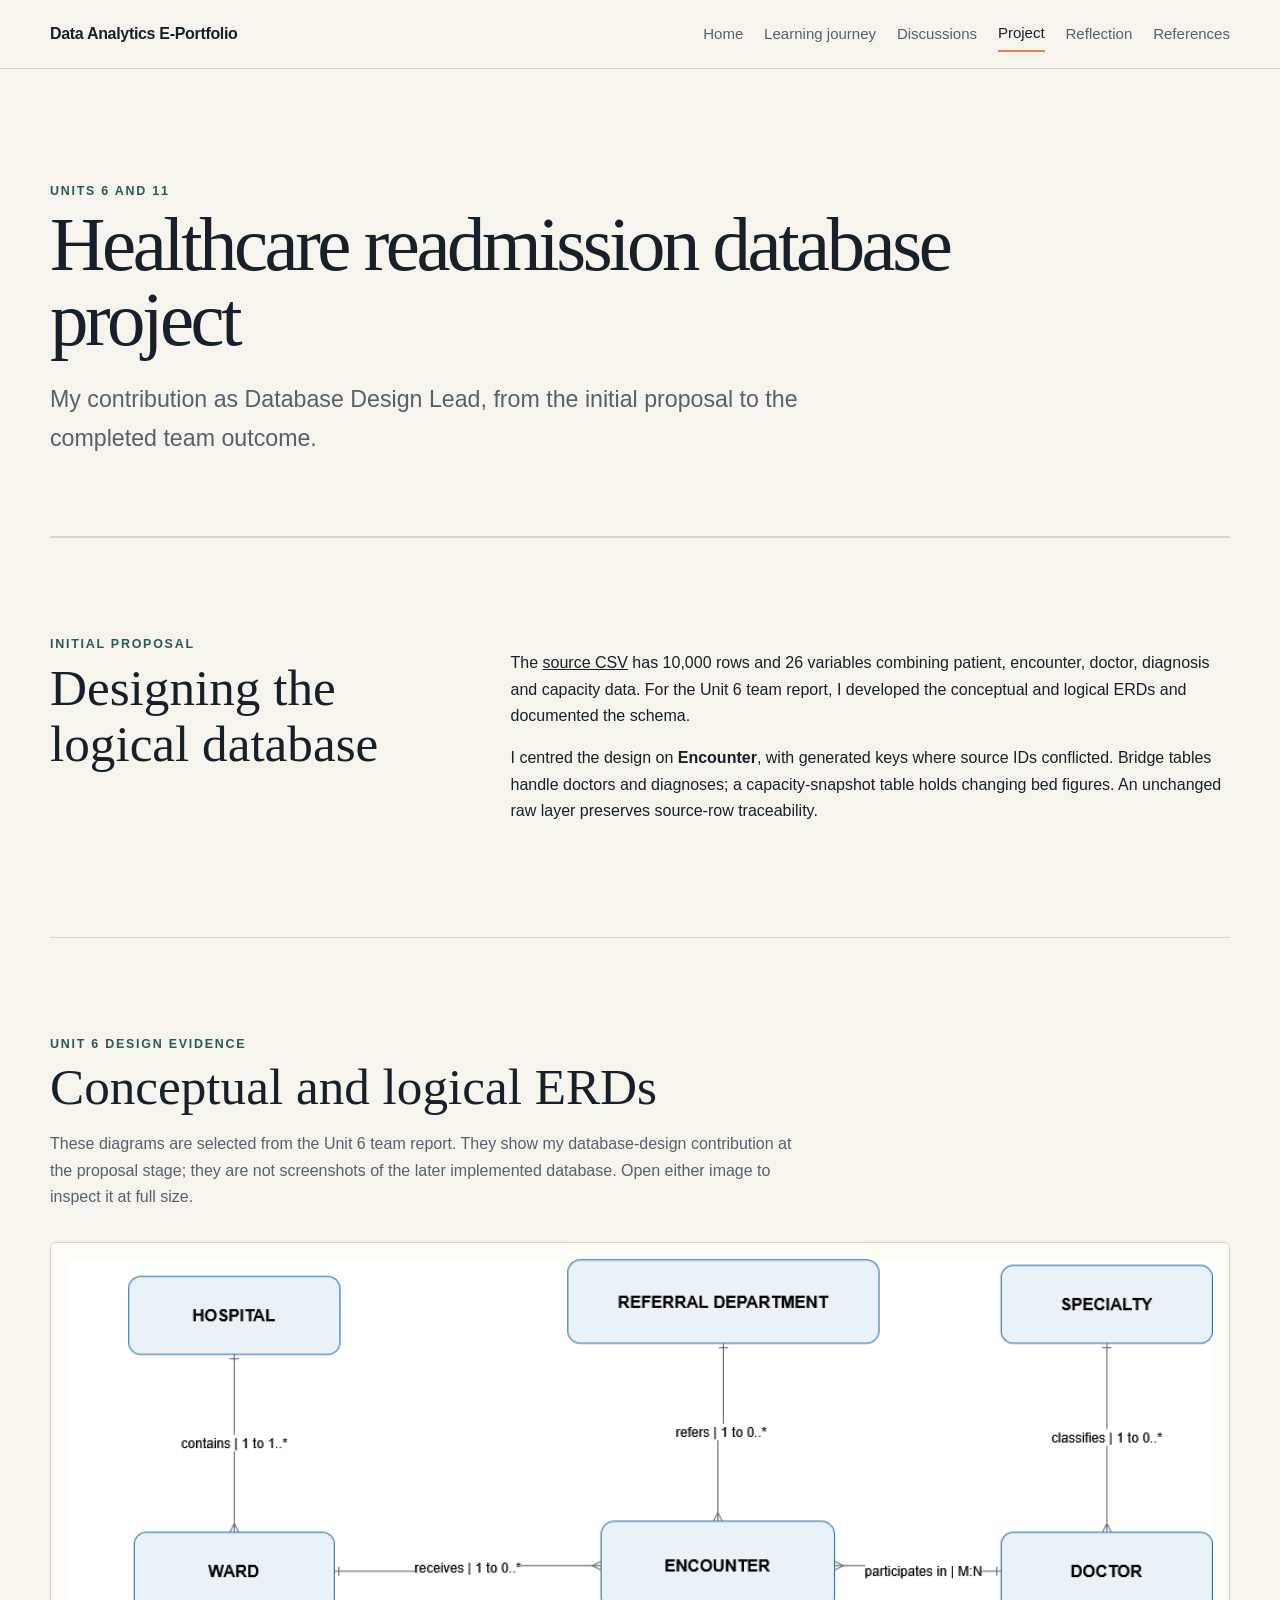
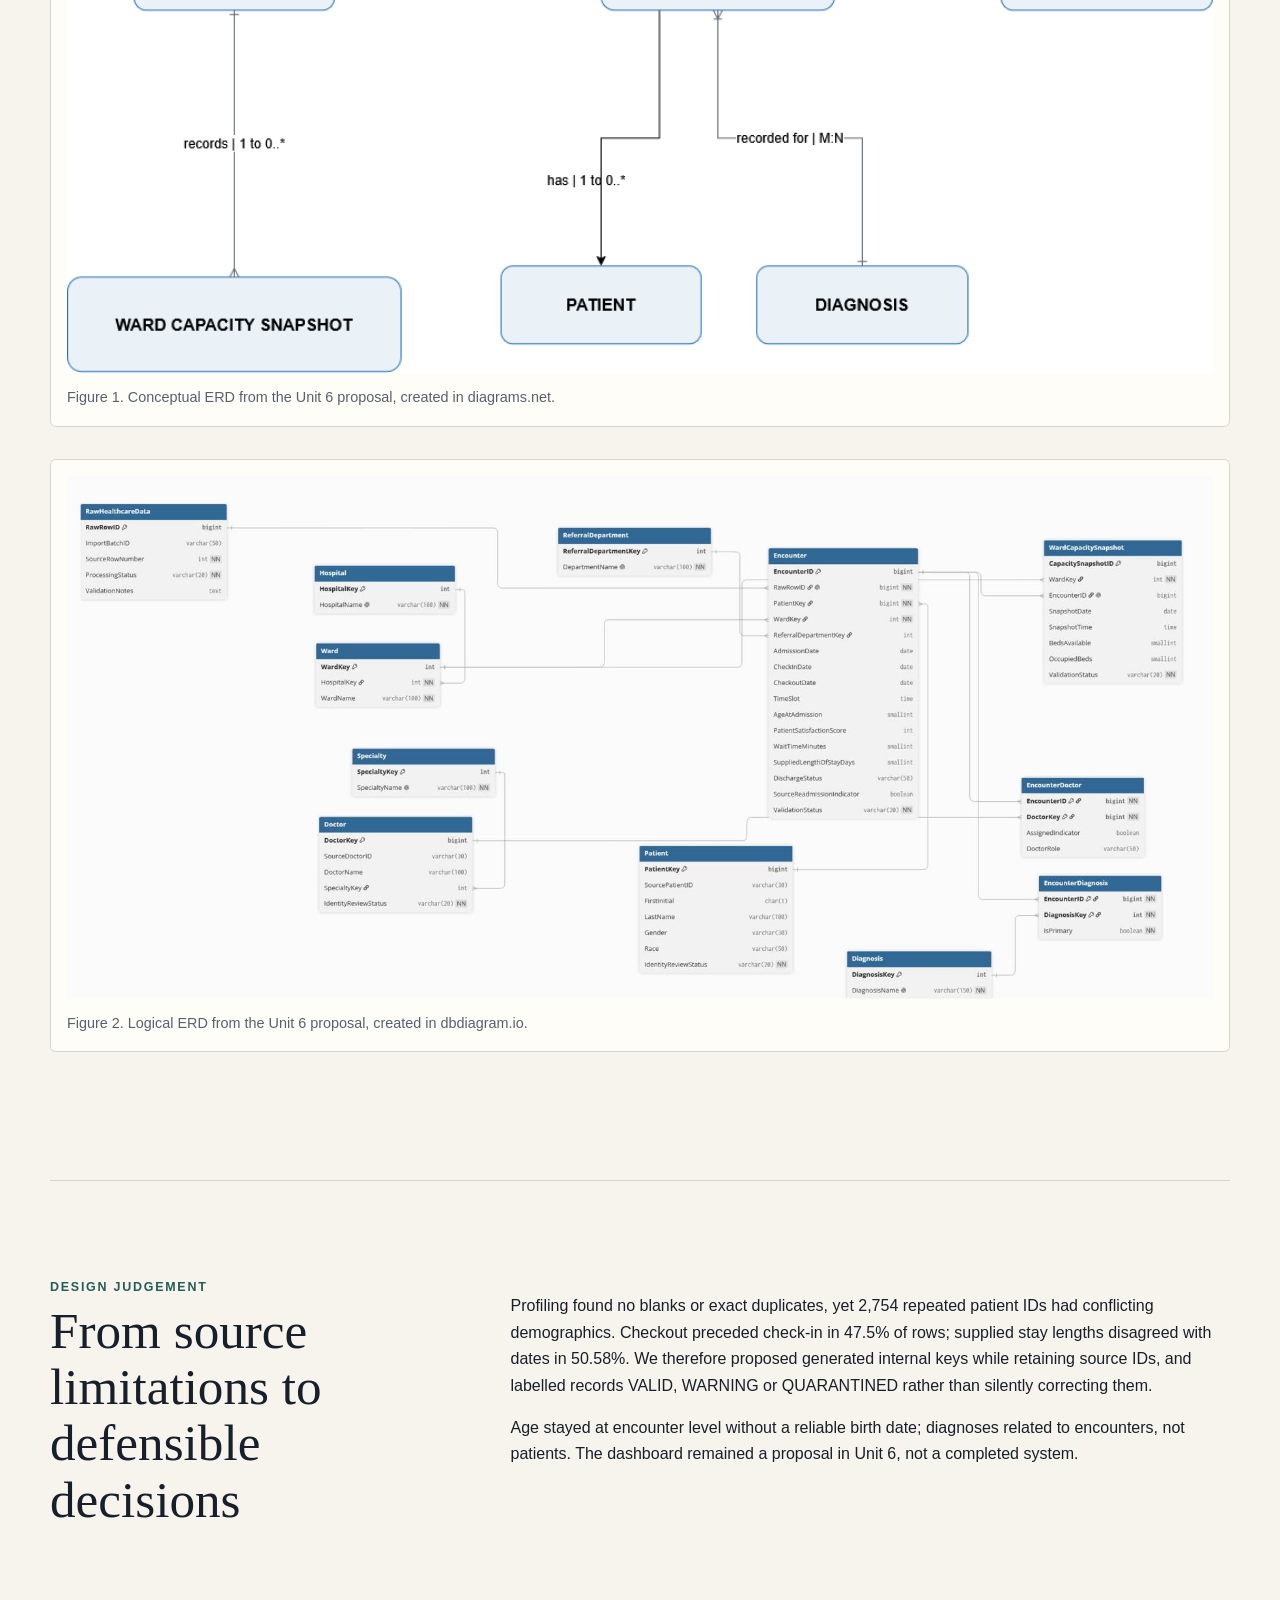
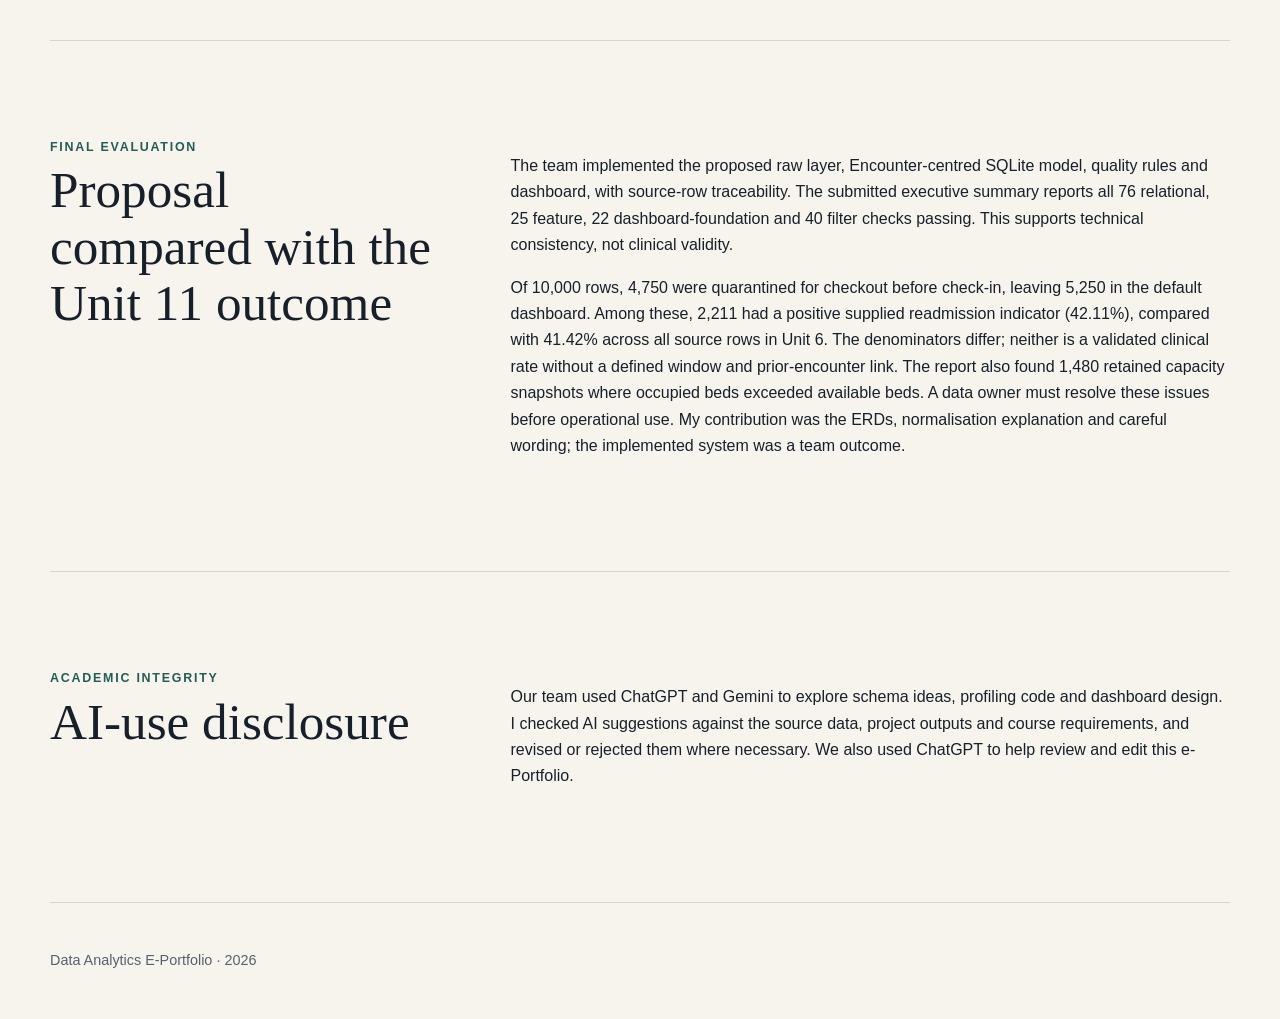
==== project.html @ 57ec1e4c "Publish clean data analytics e-portfolio" ====
<!doctype html>
<html lang="en-GB">
<head>
  <meta charset="utf-8"><meta name="viewport" content="width=device-width, initial-scale=1">
  <meta name="description" content="Database analytics project contribution and evaluation.">
  <title>Project | Data Analytics E-Portfolio</title>
  <link rel="stylesheet" href="css/styles.css"><script src="js/main.js" defer></script>
</head>
<body>
  <a class="skip-link" href="#main-content">Skip to main content</a>
  <header class="site-header"><a class="site-title" href="index.html">Data Analytics E-Portfolio</a><button class="menu-button" type="button" aria-expanded="false" aria-controls="site-navigation">Menu</button><nav id="site-navigation" class="site-navigation" aria-label="Main navigation"><a href="index.html">Home</a><a href="learning-journey.html">Learning journey</a><a href="discussions.html">Discussions</a><a aria-current="page" href="project.html">Project</a><a href="reflection.html">Reflection</a><a href="references.html">References</a></nav></header>
  <main id="main-content">
    <section class="page-intro"><p class="eyebrow">Units 6 and 11</p><h1>Healthcare readmission database project</h1><p class="lead">My contribution as Database Design Lead, from the initial proposal to the completed team outcome.</p></section>
    <section class="section"><div><p class="eyebrow">Initial proposal</p><h2>Designing the logical database</h2></div><div class="prose"><p>The <a href="references.html#ref-kaggle">source CSV</a> has 10,000 rows and 26 variables combining patient, encounter, doctor, diagnosis and capacity data. For the Unit 6 team report, I developed the conceptual and logical ERDs and documented the schema.</p><p>I centred the design on <strong>Encounter</strong>, with generated keys where source IDs conflicted. Bridge tables handle doctors and diagnoses; a capacity-snapshot table holds changing bed figures. An unchanged raw layer preserves source-row traceability.</p></div></section>
    <section class="section stacked" id="unit-6-erds"><p class="eyebrow">Unit 6 design evidence</p><h2>Conceptual and logical ERDs</h2><p class="supporting-text">These diagrams are selected from the Unit 6 team report. They show my database-design contribution at the proposal stage; they are not screenshots of the later implemented database. Open either image to inspect it at full size.</p>
      <figure class="project-figure"><a href="assets/unit-artefacts/unit-06/conceptual-erd.png"><img src="assets/unit-artefacts/unit-06/conceptual-erd.png" alt="Conceptual ERD with Encounter at the centre, linked to patient, ward, doctor, diagnosis and referral department, plus hospital, specialty and ward capacity snapshot." width="1031" height="642" loading="lazy"></a><figcaption>Figure 1. Conceptual ERD from the Unit 6 proposal, created in diagrams.net.</figcaption></figure>
      <figure class="project-figure"><a href="assets/unit-artefacts/unit-06/logical-erd.jpeg"><img src="assets/unit-artefacts/unit-06/logical-erd.jpeg" alt="Logical ERD showing RawHealthcareData, Encounter, Patient, Hospital, Ward, Doctor, Diagnosis, ReferralDepartment and bridge and capacity-snapshot tables with proposed keys and relationships." width="1759" height="803" loading="lazy"></a><figcaption>Figure 2. Logical ERD from the Unit 6 proposal, created in dbdiagram.io.</figcaption></figure>
    </section>
    <section class="section"><div><p class="eyebrow">Design judgement</p><h2>From source limitations to defensible decisions</h2></div><div class="prose"><p>Profiling found no blanks or exact duplicates, yet 2,754 repeated patient IDs had conflicting demographics. Checkout preceded check-in in 47.5% of rows; supplied stay lengths disagreed with dates in 50.58%. We therefore proposed generated internal keys while retaining source IDs, and labelled records VALID, WARNING or QUARANTINED rather than silently correcting them.</p><p>Age stayed at encounter level without a reliable birth date; diagnoses related to encounters, not patients. The dashboard remained a proposal in Unit 6, not a completed system.</p></div></section>
    <section class="section"><div><p class="eyebrow">Final evaluation</p><h2>Proposal compared with the Unit 11 outcome</h2></div><div class="prose"><p>The team implemented the proposed raw layer, Encounter-centred SQLite model, quality rules and dashboard, with source-row traceability. The submitted executive summary reports all 76 relational, 25 feature, 22 dashboard-foundation and 40 filter checks passing. This supports technical consistency, not clinical validity.</p><p>Of 10,000 rows, 4,750 were quarantined for checkout before check-in, leaving 5,250 in the default dashboard. Among these, 2,211 had a positive supplied readmission indicator (42.11%), compared with 41.42% across all source rows in Unit 6. The denominators differ; neither is a validated clinical rate without a defined window and prior-encounter link. The report also found 1,480 retained capacity snapshots where occupied beds exceeded available beds. A data owner must resolve these issues before operational use. My contribution was the ERDs, normalisation explanation and careful wording; the implemented system was a team outcome.</p></div></section>
    <section class="section"><div><p class="eyebrow">Academic integrity</p><h2>AI-use disclosure</h2></div><div class="prose"><p>Our team used ChatGPT and Gemini to explore schema ideas, profiling code and dashboard design. I checked AI suggestions against the source data, project outputs and course requirements, and revised or rejected them where necessary. We also used ChatGPT to help review and edit this e-Portfolio.</p></div></section>
  </main>
  <footer class="site-footer"><p>Data Analytics E-Portfolio <span aria-hidden="true">·</span> <span data-current-year></span></p></footer>
</body>
</html>
---- css/styles.css ----
:root {
  --ink: #17202a;
  --muted: #56616e;
  --paper: #f7f4ed;
  --surface: #fffdf8;
  --accent: #245d57;
  --accent-light: #d9e8e3;
  --line: #d8d4c9;
  --highlight: #d78752;
  --max-width: 1180px;
}

* { box-sizing: border-box; }
html { scroll-behavior: smooth; }
body { margin: 0; color: var(--ink); background: var(--paper); font-family: Arial, Helvetica, sans-serif; line-height: 1.65; }
a { color: inherit; }
.skip-link { position: fixed; left: 1rem; top: -5rem; z-index: 100; padding: .75rem 1rem; color: white; background: var(--ink); }
.skip-link:focus { top: 1rem; }

.site-header { position: sticky; top: 0; z-index: 20; display: flex; align-items: center; justify-content: space-between; gap: 2rem; padding: 1rem max(1.25rem, calc((100% - var(--max-width)) / 2)); background: rgba(247,244,237,.96); border-bottom: 1px solid var(--line); }
.site-title { font-weight: 700; text-decoration: none; letter-spacing: -.02em; }
.site-navigation { display: flex; align-items: center; gap: 1.3rem; }
.site-navigation a { padding-block: .3rem; color: var(--muted); text-decoration: none; font-size: .94rem; }
.site-navigation a:hover, .site-navigation a:focus-visible, .site-navigation a[aria-current="page"] { color: var(--ink); border-bottom: 2px solid var(--highlight); }
.menu-button { display: none; padding: .55rem .8rem; color: var(--ink); background: transparent; border: 1px solid var(--line); border-radius: .35rem; font: inherit; }

main { min-height: 75vh; }
.hero, .page-intro, .section, .site-footer { width: min(calc(100% - 2.5rem), var(--max-width)); margin-inline: auto; }
.hero { padding: clamp(5rem, 12vw, 9rem) 0; }
.page-intro { padding: clamp(4rem, 9vw, 7rem) 0 3.5rem; border-bottom: 1px solid var(--line); }
.hero h1, .page-intro h1 { max-width: 900px; margin: .3rem 0 1.2rem; font-family: Georgia, 'Times New Roman', serif; font-size: clamp(3rem, 8vw, 6.8rem); font-weight: 400; line-height: .98; letter-spacing: -.045em; }
.page-intro h1 { font-size: clamp(2.7rem, 6vw, 5.2rem); }
.eyebrow { margin: 0; color: var(--accent); font-size: .78rem; font-weight: 700; letter-spacing: .14em; text-transform: uppercase; }
.lead { max-width: 760px; color: var(--muted); font-size: clamp(1.15rem, 2vw, 1.45rem); }
.button-row { display: flex; flex-wrap: wrap; align-items: center; gap: 1rem 1.5rem; margin-top: 2rem; }
.button { display: inline-block; padding: .8rem 1rem; color: white; background: var(--accent); border-radius: .25rem; text-decoration: none; }
.button:hover, .button:focus-visible { background: #194640; }
.text-link { text-underline-offset: .25rem; }

.section { display: grid; grid-template-columns: minmax(220px, .8fr) minmax(0, 1.5fr); gap: clamp(2rem, 6vw, 6rem); padding: clamp(3.5rem, 8vw, 6rem) 0; border-top: 1px solid var(--line); }
.section.stacked { display: block; }
.section h2 { max-width: 700px; margin: .3rem 0 1rem; font-family: Georgia, 'Times New Roman', serif; font-size: clamp(2rem, 4vw, 3.4rem); font-weight: 400; line-height: 1.1; }
.prose { min-width: 0; max-width: 750px; }
.supporting-text { max-width: 760px; color: var(--muted); }
.project-figure { margin: 2rem 0; padding: 1rem; background: var(--surface); border: 1px solid var(--line); border-radius: .35rem; }
.project-figure img { display: block; width: 100%; height: auto; }
.project-figure figcaption { margin-top: .8rem; color: var(--muted); font-size: .9rem; }
.card-grid, .unit-grid, .reflection-grid { display: grid; grid-template-columns: repeat(2, minmax(0, 1fr)); gap: 1rem; }
.card, .unit-card, .reflection-grid article { padding: 1.4rem; background: var(--surface); border: 1px solid var(--line); border-radius: .35rem; }
.card h3, .unit-card h3, .reflection-grid h3 { margin: .35rem 0; }
.card p, .unit-card p, .reflection-grid p { margin-bottom: 0; color: var(--muted); }
.card-number, .unit-card > span, .reflection-grid article > span { color: var(--accent); font-size: .78rem; font-weight: 700; letter-spacing: .1em; text-transform: uppercase; }
.unit-grid { margin-top: 2rem; grid-template-columns: repeat(3, minmax(0, 1fr)); }
.status { display: inline-block; padding: .22rem .55rem; background: #ece9e1; border-radius: 999px; font-size: .78rem; }
.unit-card a.status { text-decoration: none; }
.unit-card a.status:hover, .unit-card a.status:focus-visible { text-decoration: underline; }
.status-progress { color: #123f39 !important; background: var(--accent-light); }
.reference-list { max-width: 900px; }
.reference-list p { margin: 0 0 1.2rem; padding-left: 2rem; text-indent: -2rem; }
.unit-seven-evidence { width: 100%; min-width: 0; max-width: 860px; }
.evidence-note { display: grid; gap: .45rem; margin: 1.5rem 0 2rem; padding: 1.15rem 1.25rem; background: var(--accent-light); border-left: 4px solid var(--accent); }
.evidence-note strong { color: var(--accent); }
.evidence-note code { white-space: normal; overflow-wrap: anywhere; }
.table-scroll { width: 100%; min-width: 0; max-width: 100%; margin: 1.25rem 0; overflow-x: auto; border: 1px solid var(--line); border-radius: .35rem; background: var(--surface); }
.data-table { width: 100%; min-width: 760px; border-collapse: collapse; font-size: .9rem; line-height: 1.4; }
.data-table th, .data-table td { padding: .75rem .8rem; text-align: left; vertical-align: top; border-bottom: 1px solid var(--line); }
.data-table th { color: white; background: var(--accent); font-size: .78rem; letter-spacing: .02em; }
.data-table tbody tr:last-child td { border-bottom: 0; }
.data-table tbody tr:nth-child(even) { background: #f1eee6; }
.results-table { min-width: 650px; }
.result-pass { color: #123f39; font-weight: 700; }
.schema-grid { display: grid; grid-template-columns: repeat(3, minmax(0, 1fr)); gap: .8rem; margin: 1.25rem 0 1.75rem; }
.schema-grid-five { grid-template-columns: repeat(2, minmax(0, 1fr)); }
.schema-card { min-width: 0; padding: 1rem; background: var(--surface); border: 1px solid var(--line); border-radius: .35rem; }
.schema-card h4 { margin: 0 0 .55rem; color: var(--accent); }
.schema-card p { margin: .25rem 0; color: var(--muted); font-size: .9rem; }
.relationship-flow { display: flex; flex-wrap: wrap; align-items: center; gap: .55rem; margin: 1.4rem 0; padding: 1rem; background: #ece9e1; border-radius: .35rem; }
.relationship-flow span:not(.relationship-break) { padding: .3rem .55rem; background: var(--surface); border: 1px solid var(--line); border-radius: .25rem; font-weight: 700; }
.relationship-break { flex-basis: 100%; color: var(--muted); font-size: .9rem; }
.reflection-grid { grid-template-columns: repeat(3, minmax(0, 1fr)); margin: 2rem 0; }
.site-footer { padding: 2rem 0; color: var(--muted); border-top: 1px solid var(--line); font-size: .9rem; }

:focus-visible { outline: 3px solid var(--highlight); outline-offset: 3px; }
@media (max-width: 850px) {
  .site-header { flex-wrap: wrap; }
  .menu-button { display: block; }
  .site-navigation { display: none; width: 100%; flex-direction: column; align-items: flex-start; gap: .4rem; padding-bottom: .5rem; }
  .site-navigation.is-open { display: flex; }
  .section { grid-template-columns: 1fr; }
  .unit-grid { grid-template-columns: repeat(2, minmax(0, 1fr)); }
  .schema-grid { grid-template-columns: 1fr; }
}
@media (max-width: 560px) {
  .card-grid, .unit-grid, .reflection-grid { grid-template-columns: 1fr; }
}
@media (prefers-reduced-motion: reduce) { html { scroll-behavior: auto; } }
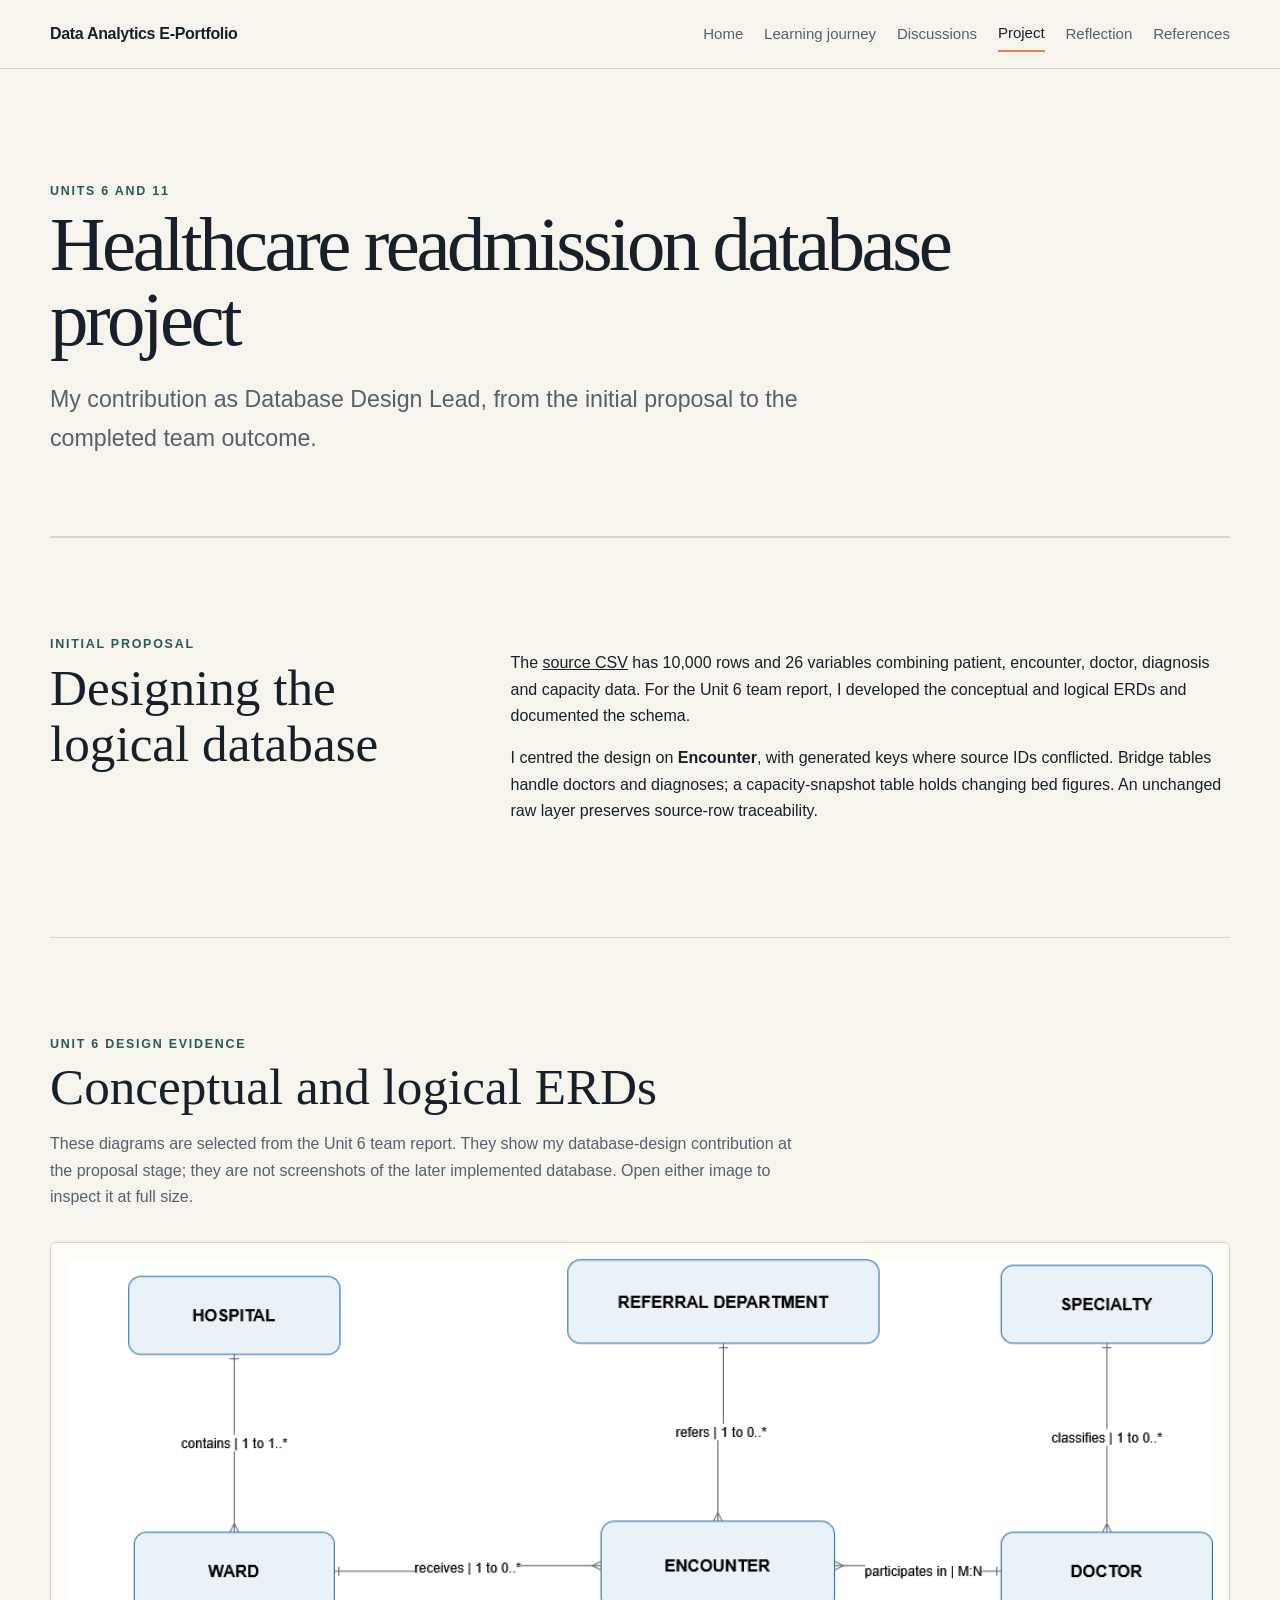
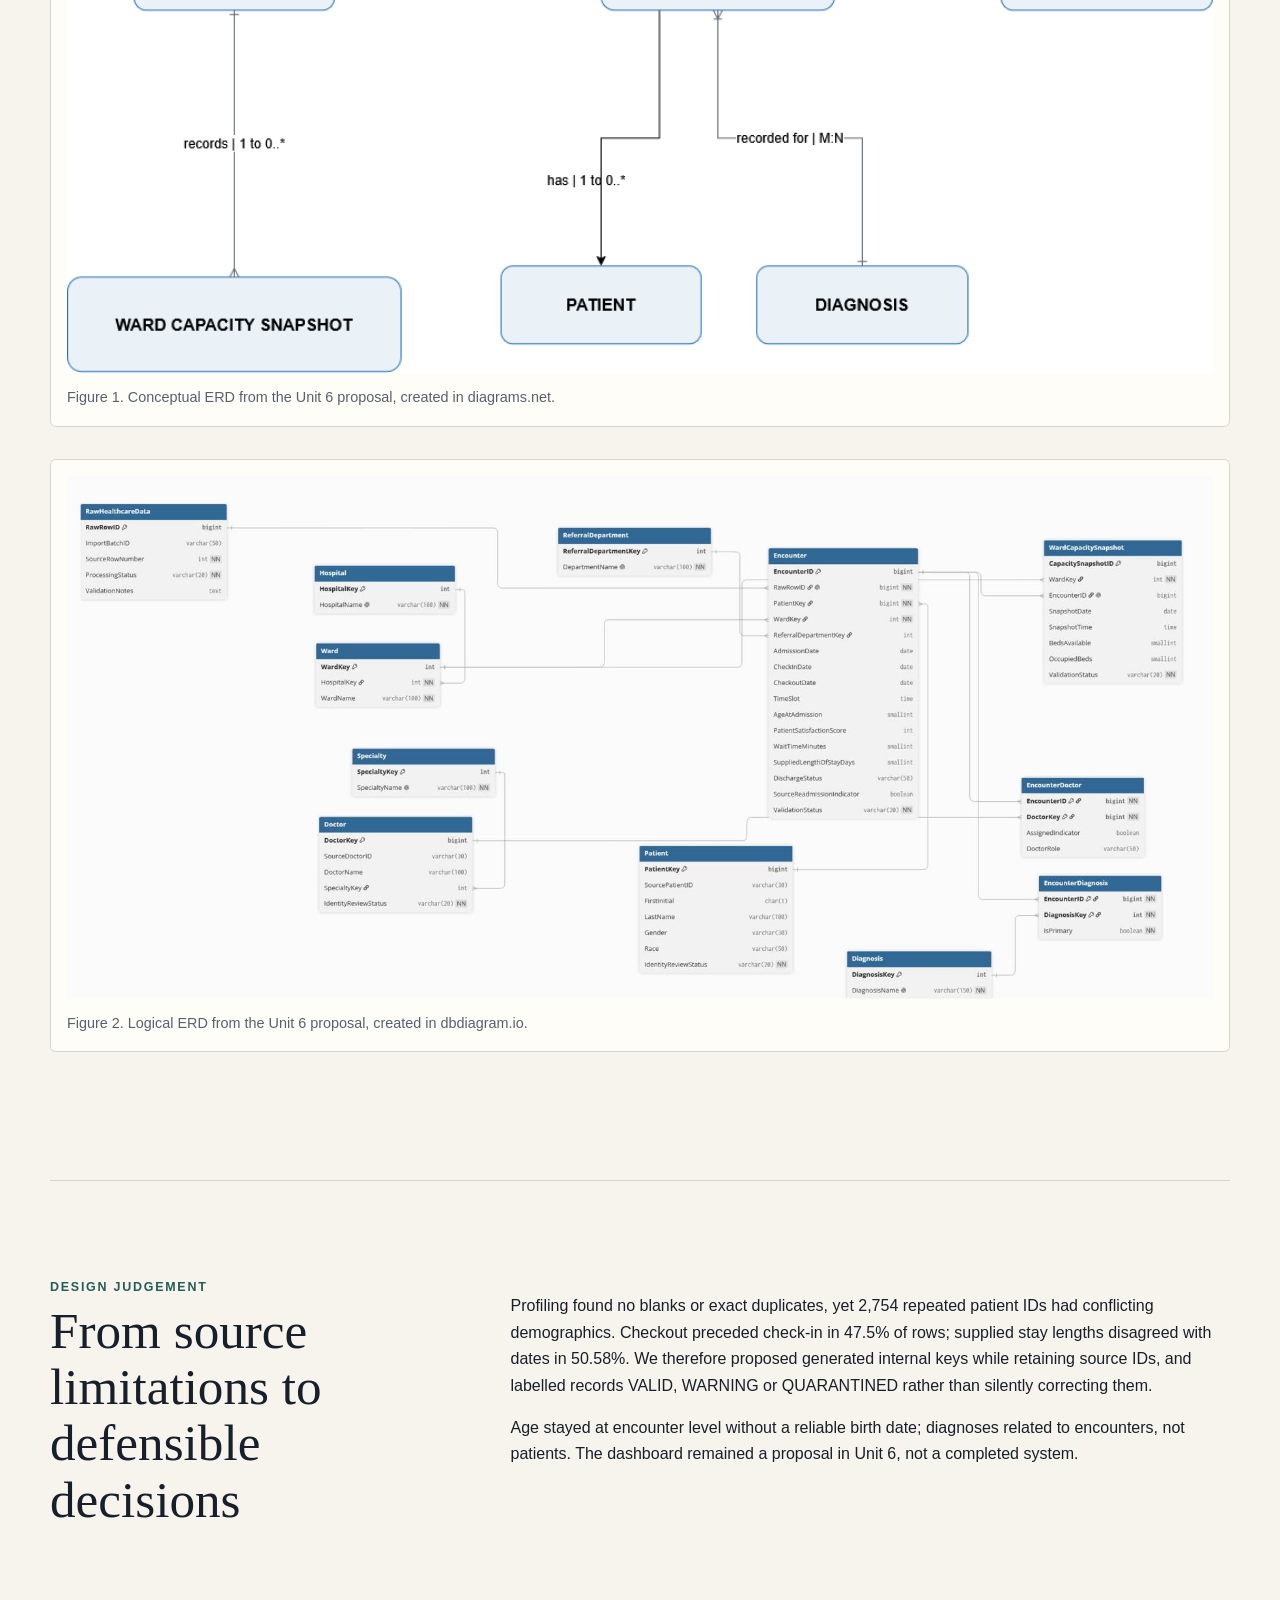
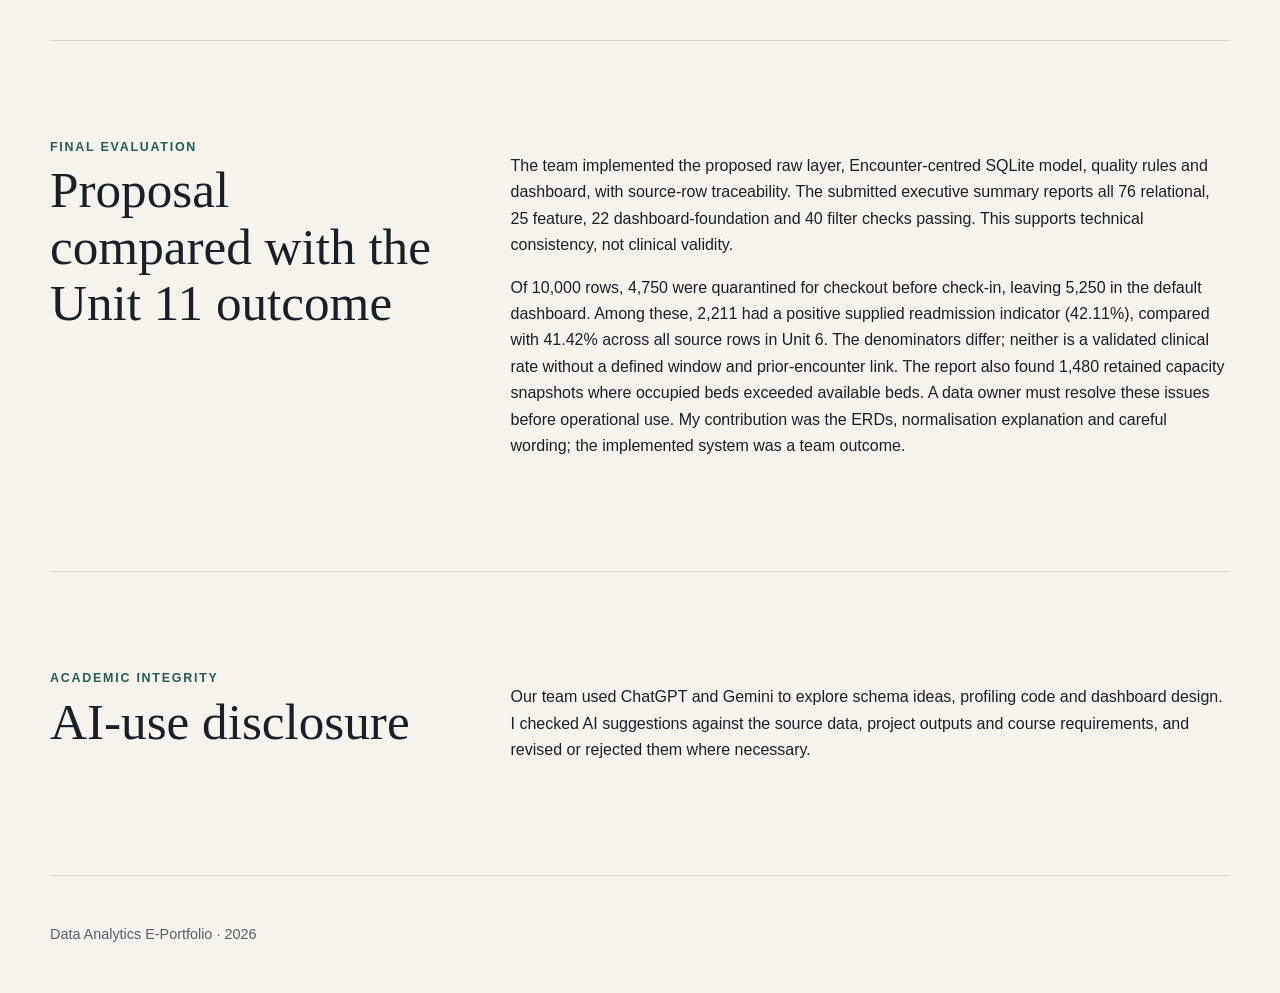
==== commit b31ff8cb: "Adjust AI disclosure wording" ====
--- a/project.html
+++ b/project.html
@@ -18,7 +18,7 @@
     </section>
     <section class="section"><div><p class="eyebrow">Design judgement</p><h2>From source limitations to defensible decisions</h2></div><div class="prose"><p>Profiling found no blanks or exact duplicates, yet 2,754 repeated patient IDs had conflicting demographics. Checkout preceded check-in in 47.5% of rows; supplied stay lengths disagreed with dates in 50.58%. We therefore proposed generated internal keys while retaining source IDs, and labelled records VALID, WARNING or QUARANTINED rather than silently correcting them.</p><p>Age stayed at encounter level without a reliable birth date; diagnoses related to encounters, not patients. The dashboard remained a proposal in Unit 6, not a completed system.</p></div></section>
     <section class="section"><div><p class="eyebrow">Final evaluation</p><h2>Proposal compared with the Unit 11 outcome</h2></div><div class="prose"><p>The team implemented the proposed raw layer, Encounter-centred SQLite model, quality rules and dashboard, with source-row traceability. The submitted executive summary reports all 76 relational, 25 feature, 22 dashboard-foundation and 40 filter checks passing. This supports technical consistency, not clinical validity.</p><p>Of 10,000 rows, 4,750 were quarantined for checkout before check-in, leaving 5,250 in the default dashboard. Among these, 2,211 had a positive supplied readmission indicator (42.11%), compared with 41.42% across all source rows in Unit 6. The denominators differ; neither is a validated clinical rate without a defined window and prior-encounter link. The report also found 1,480 retained capacity snapshots where occupied beds exceeded available beds. A data owner must resolve these issues before operational use. My contribution was the ERDs, normalisation explanation and careful wording; the implemented system was a team outcome.</p></div></section>
-    <section class="section"><div><p class="eyebrow">Academic integrity</p><h2>AI-use disclosure</h2></div><div class="prose"><p>Our team used ChatGPT and Gemini to explore schema ideas, profiling code and dashboard design. I checked AI suggestions against the source data, project outputs and course requirements, and revised or rejected them where necessary. We also used ChatGPT to help review and edit this e-Portfolio.</p></div></section>
+    <section class="section"><div><p class="eyebrow">Academic integrity</p><h2>AI-use disclosure</h2></div><div class="prose"><p>Our team used ChatGPT and Gemini to explore schema ideas, profiling code and dashboard design. I checked AI suggestions against the source data, project outputs and course requirements, and revised or rejected them where necessary.</p></div></section>
   </main>
   <footer class="site-footer"><p>Data Analytics E-Portfolio <span aria-hidden="true">·</span> <span data-current-year></span></p></footer>
 </body>
